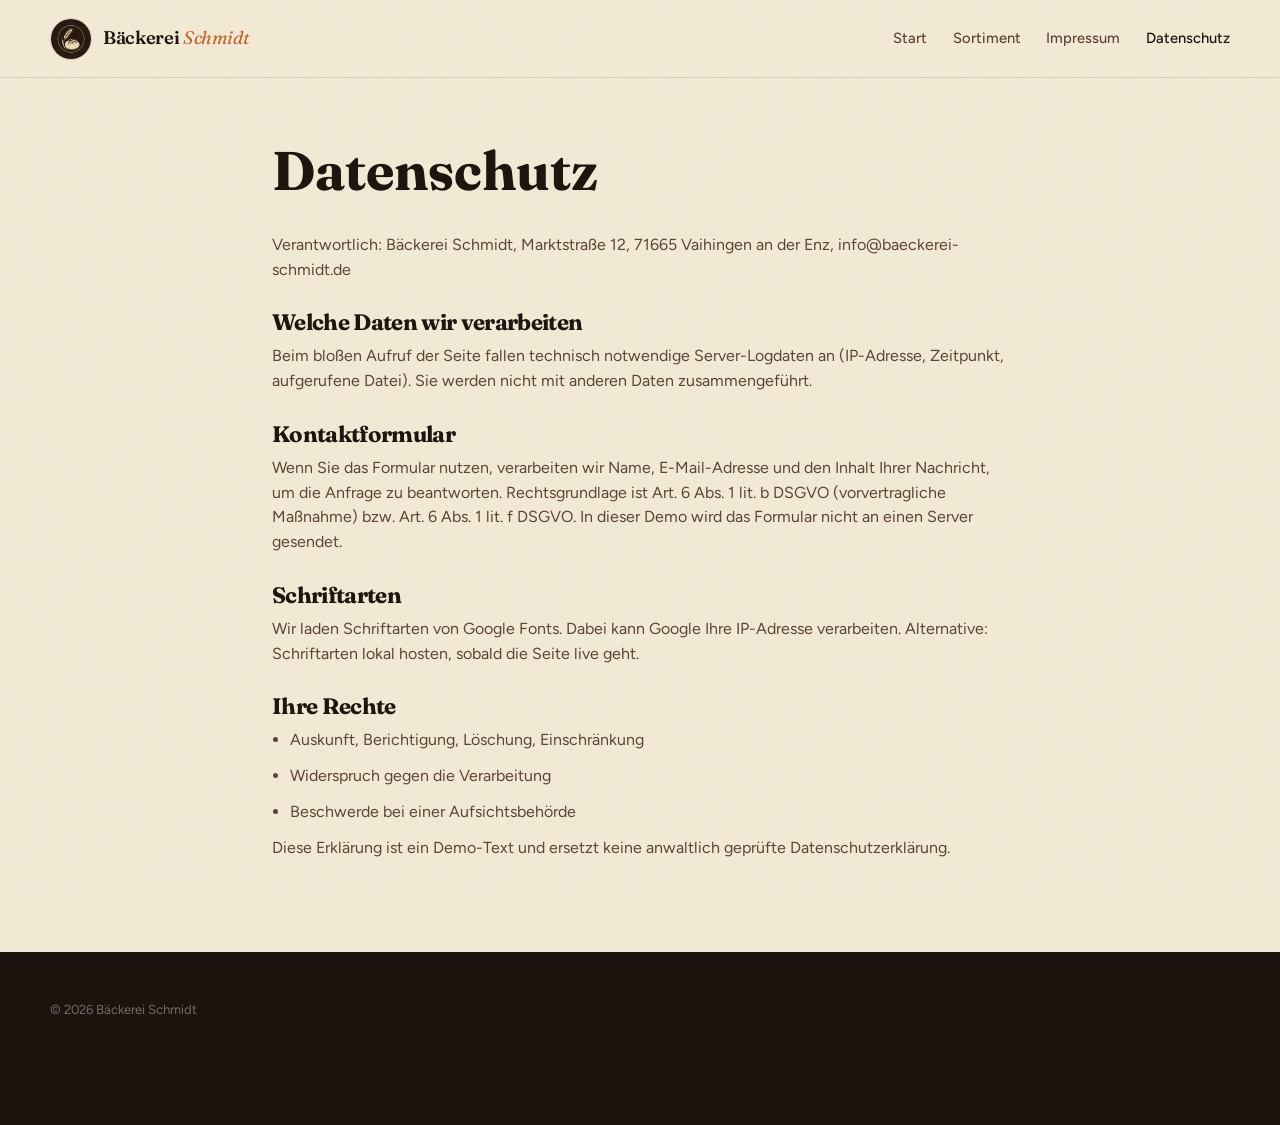
==== datenschutz.html @ 1b9fc45e "Bäckerei-Website neu gestaltet: Steinofen-Look, Sortiment und Legal-Seiten Die bisherige One-Pager-V" ====
<!DOCTYPE html>
<html lang="de">
<head>
  <meta charset="UTF-8">
  <meta name="viewport" content="width=device-width, initial-scale=1.0">
  <title>Datenschutz – Bäckerei Schmidt</title>
  <meta name="robots" content="noindex">
  <link rel="icon" href="images/marke.jpg">
  <link rel="preconnect" href="https://fonts.googleapis.com">
  <link rel="preconnect" href="https://fonts.gstatic.com" crossorigin>
  <link href="https://fonts.googleapis.com/css2?family=Figtree:wght@400;500;600;700&family=Fraunces:ital,opsz,wght@0,9..144,500;0,9..144,650;1,9..144,380&display=swap" rel="stylesheet">
  <link rel="stylesheet" href="css/styles.css">
</head>
<body>
  <a class="skip" href="#inhalt">Zum Inhalt springen</a>
  <header class="nav">
    <div class="nav-inner">
      <a class="brand" href="index.html">
        <img src="images/marke.jpg" alt="Signet der Bäckerei Schmidt">
        <span class="brand-name">Bäckerei <em>Schmidt</em></span>
      </a>
      <button class="nav-toggle" type="button" aria-expanded="false" aria-controls="nav-links" aria-label="Menü öffnen">
        <span></span><span></span><span></span>
      </button>
      <ul class="nav-links" id="nav-links">
        <li><a href="index.html">Start</a></li>
        <li><a href="sortiment.html">Sortiment</a></li>
        <li><a href="impressum.html">Impressum</a></li>
        <li><a href="datenschutz.html" aria-current="page">Datenschutz</a></li>
      </ul>
    </div>
  </header>

  <main id="inhalt" class="wrap legal">
    <h1>Datenschutz</h1>
    <p>Verantwortlich: Bäckerei Schmidt, Marktstraße 12, 71665 Vaihingen an der Enz, info@baeckerei-schmidt.de</p>

    <h2>Welche Daten wir verarbeiten</h2>
    <p>Beim bloßen Aufruf der Seite fallen technisch notwendige Server-Logdaten an (IP-Adresse, Zeitpunkt, aufgerufene Datei). Sie werden nicht mit anderen Daten zusammengeführt.</p>

    <h2>Kontaktformular</h2>
    <p>Wenn Sie das Formular nutzen, verarbeiten wir Name, E-Mail-Adresse und den Inhalt Ihrer Nachricht, um die Anfrage zu beantworten. Rechtsgrundlage ist Art. 6 Abs. 1 lit. b DSGVO (vorvertragliche Maßnahme) bzw. Art. 6 Abs. 1 lit. f DSGVO. In dieser Demo wird das Formular nicht an einen Server gesendet.</p>

    <h2>Schriftarten</h2>
    <p>Wir laden Schriftarten von Google Fonts. Dabei kann Google Ihre IP-Adresse verarbeiten. Alternative: Schriftarten lokal hosten, sobald die Seite live geht.</p>

    <h2>Ihre Rechte</h2>
    <ul>
      <li>Auskunft, Berichtigung, Löschung, Einschränkung</li>
      <li>Widerspruch gegen die Verarbeitung</li>
      <li>Beschwerde bei einer Aufsichtsbehörde</li>
    </ul>
    <p>Diese Erklärung ist ein Demo-Text und ersetzt keine anwaltlich geprüfte Datenschutzerklärung.</p>
  </main>

  <footer class="footer">
    <div class="wrap">
      <p class="footer-copy">© 2026 Bäckerei Schmidt</p>
    </div>
  </footer>
  <script src="js/app.js"></script>
</body>
</html>
---- css/styles.css ----
:root {
  --paper: #f3ead6;
  --paper-deep: #e7d8b8;
  --foam: #fff8ec;
  --ink: #1b120c;
  --ink-soft: #5a4334;
  --crust: #c2652a;
  --crust-deep: #9a4a1c;
  --espresso: #1c130f;
  --espresso-2: #2a1c16;
  --butter: #e6c072;
  --line: rgba(27, 18, 12, 0.12);
  --shadow: 0 22px 50px rgba(27, 18, 12, 0.16);
  --radius: 22px;
  --nav-h: 78px;
  --font-display: "Fraunces", Georgia, serif;
  --font-body: "Figtree", system-ui, sans-serif;
}

*, *::before, *::after { box-sizing: border-box; margin: 0; padding: 0; }

html { scroll-behavior: smooth; }

body {
  font-family: var(--font-body);
  color: var(--ink);
  background: var(--paper);
  line-height: 1.55;
  overflow-x: hidden;
}

body::before {
  content: "";
  pointer-events: none;
  position: fixed;
  inset: 0;
  z-index: 2000;
  opacity: 0.045;
  background-image: url("data:image/svg+xml,%3Csvg viewBox='0 0 200 200' xmlns='http://www.w3.org/2000/svg'%3E%3Cfilter id='n'%3E%3CfeTurbulence type='fractalNoise' baseFrequency='.85' numOctaves='4' stitchTiles='stitch'/%3E%3C/filter%3E%3Crect width='100%25' height='100%25' filter='url(%23n)'/%3E%3C/svg%3E");
}

img { max-width: 100%; display: block; }
a { color: inherit; }
button, input, textarea, select { font: inherit; }

.skip {
  position: absolute;
  left: -999px;
  top: 8px;
  background: var(--espresso);
  color: var(--foam);
  padding: 0.6rem 1rem;
  z-index: 3000;
}
.skip:focus { left: 8px; }

.wrap {
  width: min(1180px, calc(100% - 2.4rem));
  margin-inline: auto;
}

/* NAV */
.nav {
  position: sticky;
  top: 0;
  z-index: 100;
  height: var(--nav-h);
  display: flex;
  align-items: center;
  backdrop-filter: blur(16px);
  background: rgba(243, 234, 214, 0.84);
  border-bottom: 1px solid var(--line);
}

.nav-inner {
  width: min(1180px, calc(100% - 2.4rem));
  margin-inline: auto;
  display: flex;
  align-items: center;
  justify-content: space-between;
  gap: 1rem;
}

.brand {
  display: flex;
  align-items: center;
  gap: 0.7rem;
  text-decoration: none;
}

.brand img {
  width: 42px;
  height: 42px;
  border-radius: 50%;
  object-fit: cover;
  border: 1px solid var(--line);
}

.brand-name {
  font-family: var(--font-display);
  font-size: 1.15rem;
  font-weight: 600;
  letter-spacing: -0.02em;
}
.brand-name em {
  font-style: italic;
  font-weight: 400;
  color: var(--crust);
}

.nav-links {
  display: flex;
  align-items: center;
  gap: 1.6rem;
  list-style: none;
}

.nav-links a {
  text-decoration: none;
  font-size: 0.92rem;
  font-weight: 500;
  color: var(--ink-soft);
}
.nav-links a:hover,
.nav-links a[aria-current="page"] { color: var(--ink); }

.nav-cta {
  background: var(--espresso) !important;
  color: var(--foam) !important;
  padding: 0.55rem 1rem;
  border-radius: 999px;
}

.nav-toggle {
  display: none;
  width: 44px;
  height: 44px;
  border: 1px solid var(--line);
  background: var(--foam);
  border-radius: 12px;
  cursor: pointer;
}
.nav-toggle span {
  display: block;
  width: 18px;
  height: 2px;
  margin: 4px auto;
  background: var(--ink);
}

@media (max-width: 820px) {
  .nav-toggle { display: block; }
  .nav-links {
    display: none;
    position: absolute;
    top: var(--nav-h);
    left: 0;
    right: 0;
    background: var(--foam);
    flex-direction: column;
    align-items: flex-start;
    padding: 1.2rem 1.4rem 1.6rem;
    border-bottom: 1px solid var(--line);
    gap: 1rem;
  }
  .nav.is-open .nav-links { display: flex; }
}

/* HERO */
.hero {
  padding: 2.2rem 0 3.4rem;
}

.hero-grid {
  display: grid;
  grid-template-columns: 1.05fr 0.95fr;
  gap: 3rem;
  align-items: center;
}

.eyebrow {
  display: inline-flex;
  align-items: center;
  gap: 0.55rem;
  font-size: 0.78rem;
  font-weight: 700;
  letter-spacing: 0.16em;
  text-transform: uppercase;
  color: var(--crust);
  margin-bottom: 1rem;
}
.eyebrow::before {
  content: "";
  width: 28px;
  height: 1.5px;
  background: var(--crust);
}

.hero h1 {
  font-family: var(--font-display);
  font-size: clamp(3rem, 7vw, 6.1rem);
  line-height: 0.92;
  letter-spacing: -0.04em;
  font-weight: 650;
  margin-bottom: 1.2rem;
}
.hero h1 em {
  font-style: italic;
  font-weight: 380;
  color: var(--crust);
}

.lede {
  font-size: 1.12rem;
  color: var(--ink-soft);
  max-width: 34rem;
  margin-bottom: 1.8rem;
}

.actions { display: flex; flex-wrap: wrap; gap: 0.8rem; }

.btn {
  display: inline-flex;
  align-items: center;
  justify-content: center;
  gap: 0.45rem;
  text-decoration: none;
  border-radius: 999px;
  padding: 0.9rem 1.35rem;
  font-weight: 600;
  border: 1px solid transparent;
  cursor: pointer;
}
.btn-primary { background: var(--crust); color: #fff; }
.btn-primary:hover { background: var(--crust-deep); }
.btn-ghost {
  background: transparent;
  border-color: var(--line);
  color: var(--ink);
}
.btn-ghost:hover { border-color: var(--ink); }

.hero-photo {
  position: relative;
}
.hero-photo img {
  width: 100%;
  aspect-ratio: 4 / 3;
  object-fit: cover;
  border-radius: 40% 12px 36% 12px;
  box-shadow: var(--shadow);
}
.hero-stamp {
  position: absolute;
  left: -18px;
  bottom: 28px;
  background: var(--foam);
  border: 1px dashed var(--crust);
  padding: 0.85rem 1rem;
  transform: rotate(-6deg);
  font-family: var(--font-display);
  box-shadow: var(--shadow);
}
.hero-stamp strong {
  display: block;
  font-size: 1.6rem;
  line-height: 1;
}
.hero-stamp span {
  font-size: 0.78rem;
  color: var(--ink-soft);
}

@media (max-width: 860px) {
  .hero-grid { grid-template-columns: 1fr; gap: 2rem; }
  .hero-stamp { left: 12px; }
}

/* MARQUEE */
.marquee {
  background: var(--espresso);
  color: var(--butter);
  overflow: hidden;
  padding: 0.85rem 0;
  border-block: 1px solid rgba(230, 192, 114, 0.18);
}
.marquee-track {
  display: flex;
  gap: 2.4rem;
  width: max-content;
  animation: ticker 28s linear infinite;
  font-family: var(--font-display);
  font-style: italic;
  letter-spacing: 0.08em;
  text-transform: uppercase;
  font-size: 0.92rem;
}
@keyframes ticker {
  from { transform: translateX(0); }
  to { transform: translateX(-50%); }
}

/* SECTIONS */
.section { padding: 5.2rem 0; }
.section-head { max-width: 38rem; margin-bottom: 2.4rem; }
.kicker {
  font-size: 0.76rem;
  letter-spacing: 0.16em;
  text-transform: uppercase;
  font-weight: 700;
  color: var(--crust);
  margin-bottom: 0.6rem;
}
h2 {
  font-family: var(--font-display);
  font-size: clamp(2rem, 4vw, 3.4rem);
  line-height: 1.05;
  letter-spacing: -0.03em;
}
.section-head p {
  margin-top: 0.8rem;
  color: var(--ink-soft);
}

/* TODAY */
.today { background: var(--espresso); color: var(--foam); }
.today .kicker { color: var(--butter); }
.today h2 { color: var(--foam); }
.today .section-head p { color: rgba(255, 248, 236, 0.68); }

.today-grid {
  display: grid;
  grid-template-columns: 1.2fr 1fr 1fr;
  gap: 1rem;
}
.today-card {
  background: var(--espresso-2);
  border: 1px solid rgba(255,248,236,0.08);
  border-radius: var(--radius);
  overflow: hidden;
}
.today-card img {
  width: 100%;
  height: 220px;
  object-fit: cover;
}
.today-card.featured img { height: 320px; }
.today-card div { padding: 1.15rem 1.2rem 1.3rem; }
.today-card h3 {
  font-family: var(--font-display);
  font-size: 1.45rem;
  margin-bottom: 0.3rem;
}
.today-card p { color: rgba(255,248,236,0.68); font-size: 0.95rem; }
.price {
  margin-top: 0.7rem;
  font-weight: 700;
  color: var(--butter);
}

@media (max-width: 800px) {
  .today-grid { grid-template-columns: 1fr; }
  .today-card.featured img,
  .today-card img { height: 220px; }
}

/* PRODUCTS */
.bento {
  display: grid;
  grid-template-columns: repeat(12, 1fr);
  gap: 1rem;
}
.product {
  background: var(--foam);
  border-radius: var(--radius);
  overflow: hidden;
  border: 1px solid var(--line);
  min-height: 100%;
}
.product img {
  width: 100%;
  height: 210px;
  object-fit: cover;
}
.product-body { padding: 1.1rem 1.15rem 1.3rem; }
.product h3 {
  font-family: var(--font-display);
  font-size: 1.35rem;
}
.product p { color: var(--ink-soft); font-size: 0.92rem; margin-top: 0.35rem; }
.product .meta {
  display: flex;
  justify-content: space-between;
  margin-top: 0.9rem;
  font-size: 0.88rem;
  color: var(--ink-soft);
}
.span-7 { grid-column: span 7; }
.span-5 { grid-column: span 5; }
.span-4 { grid-column: span 4; }
.span-8 { grid-column: span 8; }
.span-6 { grid-column: span 6; }

@media (max-width: 800px) {
  .span-7, .span-5, .span-4, .span-8, .span-6 { grid-column: span 12; }
}

/* STORY */
.story-grid {
  display: grid;
  grid-template-columns: 0.9fr 1.1fr;
  gap: 3rem;
  align-items: center;
}
.story-photo img {
  width: 100%;
  border-radius: 12px 48px 12px 48px;
  object-fit: cover;
  aspect-ratio: 3 / 4;
  box-shadow: var(--shadow);
}
.drop {
  font-family: var(--font-display);
  float: left;
  font-size: 4.4rem;
  line-height: 0.75;
  padding-right: 0.45rem;
  color: var(--crust);
}
.story-copy p { color: var(--ink-soft); margin-bottom: 1rem; }
.checks { margin: 1.4rem 0 1.8rem; display: grid; gap: 0.55rem; }
.check {
  display: flex;
  gap: 0.6rem;
  align-items: center;
  font-weight: 600;
}
.check::before {
  content: "";
  width: 18px;
  height: 18px;
  border-radius: 50%;
  background: var(--crust);
  flex: 0 0 18px;
  box-shadow: inset 0 0 0 5px var(--paper), inset 0 0 0 9px var(--crust);
}

@media (max-width: 800px) {
  .story-grid { grid-template-columns: 1fr; }
}

/* WEDDING */
.wedding {
  background:
    linear-gradient(180deg, rgba(27,18,12,0.35), rgba(27,18,12,0.72)),
    url("../images/hochzeitstorte.jpg") center/cover no-repeat;
  color: var(--foam);
  min-height: 520px;
  display: grid;
  align-items: end;
}
.wedding .wrap { padding-bottom: 3.4rem; }
.wedding h2 { max-width: 16ch; }
.wedding p { max-width: 36rem; margin: 0.8rem 0 1.4rem; color: rgba(255,248,236,0.82); }

/* VOICES */
.voices-grid {
  display: grid;
  grid-template-columns: repeat(3, 1fr);
  gap: 1rem;
}
.quote {
  background: var(--foam);
  border: 1px solid var(--line);
  border-radius: var(--radius);
  padding: 1.5rem;
}
.quote p {
  font-family: var(--font-display);
  font-style: italic;
  font-size: 1.2rem;
  line-height: 1.4;
  margin-bottom: 1rem;
}
.quote cite {
  font-style: normal;
  font-size: 0.88rem;
  color: var(--ink-soft);
}

@media (max-width: 800px) {
  .voices-grid { grid-template-columns: 1fr; }
}

/* CONTACT */
.contact-grid {
  display: grid;
  grid-template-columns: 0.9fr 1.1fr;
  gap: 2rem;
}
.panel {
  background: var(--foam);
  border: 1px solid var(--line);
  border-radius: var(--radius);
  padding: 1.5rem;
}
.detail {
  display: grid;
  grid-template-columns: 42px 1fr;
  gap: 0.8rem;
  margin-bottom: 1rem;
}
.icon {
  width: 42px;
  height: 42px;
  border-radius: 12px;
  background: var(--paper);
  display: grid;
  place-items: center;
  font-size: 1.1rem;
}
.detail strong {
  display: block;
  font-size: 0.75rem;
  letter-spacing: 0.08em;
  text-transform: uppercase;
  color: var(--crust);
}
.hours {
  margin-top: 1.2rem;
  background: var(--paper);
  border-radius: 16px;
  padding: 1rem;
}
.hours h3 {
  font-family: var(--font-display);
  margin-bottom: 0.7rem;
}
.hours-row {
  display: flex;
  justify-content: space-between;
  padding: 0.38rem 0;
  border-bottom: 1px dashed var(--line);
  font-size: 0.92rem;
}
.hours-row:last-child { border: 0; }

.form h3 {
  font-family: var(--font-display);
  font-size: 1.5rem;
  margin-bottom: 1rem;
}
.row { display: grid; grid-template-columns: 1fr 1fr; gap: 0.8rem; }
label {
  display: grid;
  gap: 0.35rem;
  font-size: 0.78rem;
  font-weight: 700;
  letter-spacing: 0.06em;
  text-transform: uppercase;
  color: var(--ink-soft);
  margin-bottom: 0.75rem;
}
input, textarea, select {
  width: 100%;
  border: 1px solid var(--line);
  background: #fff;
  border-radius: 12px;
  padding: 0.75rem 0.85rem;
  color: var(--ink);
}
input:focus, textarea:focus, select:focus {
  outline: 2px solid var(--crust);
  outline-offset: 1px;
}
textarea { min-height: 120px; resize: vertical; }
.form .btn { width: 100%; border: 0; }

@media (max-width: 800px) {
  .contact-grid, .row { grid-template-columns: 1fr; }
}

/* MENU PAGE */
.section--follow { padding-top: 0; }
.menu-title {
  font-family: var(--font-display);
  font-size: clamp(2.4rem, 6vw, 4.2rem);
  letter-spacing: -0.04em;
  line-height: 0.95;
  margin: 0.4rem 0 0.8rem;
}
.menu-page { padding-bottom: 4rem; }
.catalog-cta { margin-top: 1.6rem; }
.menu-hero { padding: 3rem 0 1rem; }
.menu-list { display: grid; gap: 2.4rem; }
.menu-group h2 { margin-bottom: 1rem; }
.item {
  display: grid;
  grid-template-columns: 1fr auto;
  gap: 1rem;
  padding: 0.95rem 0;
  border-bottom: 1px dashed var(--line);
}
.item h3 { font-family: var(--font-display); font-size: 1.2rem; }
.item p { color: var(--ink-soft); font-size: 0.92rem; }
.item .euro {
  font-weight: 700;
  white-space: nowrap;
}

/* LEGAL */
.legal { padding: 3.2rem 0 5rem; max-width: 46rem; }
.legal h1 {
  font-family: var(--font-display);
  font-size: clamp(2.2rem, 5vw, 3.4rem);
  margin-bottom: 1.2rem;
}
.legal h2 {
  font-size: 1.4rem;
  margin: 1.8rem 0 0.6rem;
}
.legal p, .legal li { color: var(--ink-soft); margin-bottom: 0.7rem; }
.legal ul { padding-left: 1.1rem; }

/* FOOTER */
.footer {
  background: var(--espresso);
  color: rgba(255,248,236,0.72);
  padding: 3rem 0 6.5rem;
}
.footer-top {
  display: flex;
  justify-content: space-between;
  gap: 2rem;
  flex-wrap: wrap;
  padding-bottom: 1.6rem;
  border-bottom: 1px solid rgba(255,248,236,0.1);
  margin-bottom: 1.2rem;
}
.footer .brand-name { color: var(--foam); }
.footer-links { display: flex; flex-wrap: wrap; gap: 1.1rem; }
.footer-links a { color: rgba(255,248,236,0.62); text-decoration: none; }
.footer-links a:hover { color: var(--foam); }
.footer-copy { font-size: 0.82rem; color: rgba(255,248,236,0.38); }

.demo-badge {
  position: fixed;
  right: 1rem;
  bottom: 1rem;
  z-index: 90;
  background: rgba(28, 19, 15, 0.94);
  color: #fff;
  border-radius: 999px;
  padding: 0.55rem 0.9rem;
  font-size: 0.78rem;
  border: 1px solid rgba(255,255,255,0.1);
}
.demo-badge a { color: var(--butter); font-weight: 700; text-decoration: none; }

.mobile-bar {
  display: none;
  position: fixed;
  left: 0;
  right: 0;
  bottom: 0;
  z-index: 80;
  background: var(--foam);
  border-top: 1px solid var(--line);
  padding: 0.65rem 0.8rem calc(0.65rem + env(safe-area-inset-bottom));
  grid-template-columns: 1fr 1fr 1fr;
  gap: 0.45rem;
}
.mobile-bar a {
  text-align: center;
  text-decoration: none;
  font-size: 0.78rem;
  font-weight: 700;
  padding: 0.7rem 0.3rem;
  border-radius: 12px;
  background: var(--paper);
}
.mobile-bar a.call { background: var(--crust); color: #fff; }

@media (max-width: 820px) {
  .mobile-bar { display: grid; }
  .footer { padding-bottom: 7.5rem; }
  .demo-badge { bottom: 5.4rem; }
}

.toast {
  position: fixed;
  left: 50%;
  bottom: 2rem;
  transform: translateX(-50%) translateY(20px);
  background: var(--espresso);
  color: var(--foam);
  padding: 0.9rem 1.2rem;
  border-radius: 14px;
  opacity: 0;
  pointer-events: none;
  transition: 0.25s ease;
  z-index: 150;
}
.toast.show {
  opacity: 1;
  transform: translateX(-50%) translateY(0);
}

:focus-visible {
  outline: 2px solid var(--crust);
  outline-offset: 3px;
}

@media (prefers-reduced-motion: reduce) {
  html { scroll-behavior: auto; }
  .marquee-track { animation: none; }
}
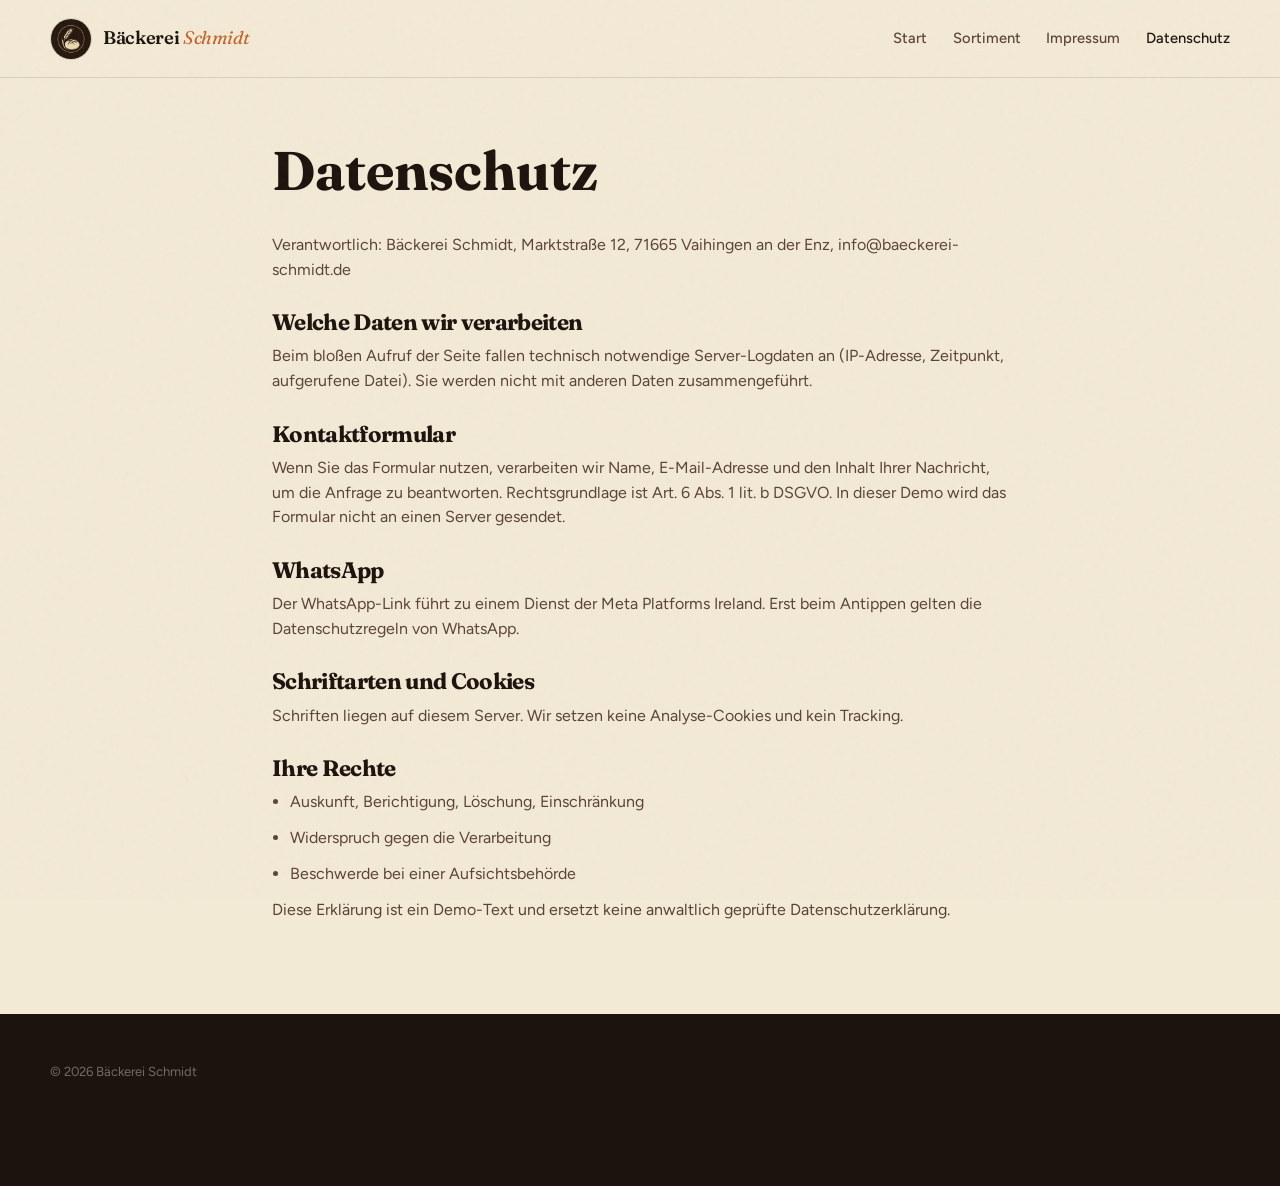
==== commit 5a8f5416: "Konzept festziehen: eine Filiale, kein Shop, lokale Schriften Vorbestellung, Zahlung, FAQ und Preisl" ====
--- a/datenschutz.html
+++ b/datenschutz.html
@@ -6,9 +6,6 @@
   <title>Datenschutz – Bäckerei Schmidt</title>
   <meta name="robots" content="noindex">
   <link rel="icon" href="images/marke.jpg">
-  <link rel="preconnect" href="https://fonts.googleapis.com">
-  <link rel="preconnect" href="https://fonts.gstatic.com" crossorigin>
-  <link href="https://fonts.googleapis.com/css2?family=Figtree:wght@400;500;600;700&family=Fraunces:ital,opsz,wght@0,9..144,500;0,9..144,650;1,9..144,380&display=swap" rel="stylesheet">
   <link rel="stylesheet" href="css/styles.css">
 </head>
 <body>
@@ -39,10 +36,13 @@
     <p>Beim bloßen Aufruf der Seite fallen technisch notwendige Server-Logdaten an (IP-Adresse, Zeitpunkt, aufgerufene Datei). Sie werden nicht mit anderen Daten zusammengeführt.</p>
 
     <h2>Kontaktformular</h2>
-    <p>Wenn Sie das Formular nutzen, verarbeiten wir Name, E-Mail-Adresse und den Inhalt Ihrer Nachricht, um die Anfrage zu beantworten. Rechtsgrundlage ist Art. 6 Abs. 1 lit. b DSGVO (vorvertragliche Maßnahme) bzw. Art. 6 Abs. 1 lit. f DSGVO. In dieser Demo wird das Formular nicht an einen Server gesendet.</p>
+    <p>Wenn Sie das Formular nutzen, verarbeiten wir Name, E-Mail-Adresse und den Inhalt Ihrer Nachricht, um die Anfrage zu beantworten. Rechtsgrundlage ist Art. 6 Abs. 1 lit. b DSGVO. In dieser Demo wird das Formular nicht an einen Server gesendet.</p>
 
-    <h2>Schriftarten</h2>
-    <p>Wir laden Schriftarten von Google Fonts. Dabei kann Google Ihre IP-Adresse verarbeiten. Alternative: Schriftarten lokal hosten, sobald die Seite live geht.</p>
+    <h2>WhatsApp</h2>
+    <p>Der WhatsApp-Link führt zu einem Dienst der Meta Platforms Ireland. Erst beim Antippen gelten die Datenschutzregeln von WhatsApp.</p>
+
+    <h2>Schriftarten und Cookies</h2>
+    <p>Schriften liegen auf diesem Server. Wir setzen keine Analyse-Cookies und kein Tracking.</p>
 
     <h2>Ihre Rechte</h2>
     <ul>
--- a/css/styles.css
+++ b/css/styles.css
@@ -1,3 +1,27 @@
+@font-face {
+  font-family: "Figtree";
+  src: url("../fonts/figtree.woff2") format("woff2");
+  font-weight: 400 700;
+  font-style: normal;
+  font-display: swap;
+}
+
+@font-face {
+  font-family: "Fraunces";
+  src: url("../fonts/fraunces.woff2") format("woff2");
+  font-weight: 500 700;
+  font-style: normal;
+  font-display: swap;
+}
+
+@font-face {
+  font-family: "Fraunces";
+  src: url("../fonts/fraunces-italic.woff2") format("woff2");
+  font-weight: 400 500;
+  font-style: italic;
+  font-display: swap;
+}
+
 :root {
   --paper: #f3ead6;
   --paper-deep: #e7d8b8;
@@ -71,6 +95,10 @@
   background: rgba(243, 234, 214, 0.84);
   border-bottom: 1px solid var(--line);
 }
+.nav.is-scrolled {
+  background: rgba(255, 248, 236, 0.94);
+  box-shadow: 0 8px 24px rgba(27, 18, 12, 0.06);
+}
 
 .nav-inner {
   width: min(1180px, calc(100% - 2.4rem));
@@ -711,6 +739,53 @@
   outline-offset: 3px;
 }
 
+.rules-grid {
+  display: grid;
+  grid-template-columns: repeat(4, 1fr);
+  gap: 1rem;
+}
+.rule {
+  background: var(--foam);
+  border: 1px solid var(--line);
+  border-radius: var(--radius);
+  padding: 1.25rem;
+}
+.rule strong {
+  display: block;
+  font-family: var(--font-display);
+  font-size: 1.2rem;
+  margin-bottom: 0.4rem;
+}
+.rule p { color: var(--ink-soft); font-size: 0.92rem; }
+
+.faq { display: grid; gap: 0.7rem; }
+.faq details {
+  background: var(--foam);
+  border: 1px solid var(--line);
+  border-radius: 16px;
+  padding: 1rem 1.1rem;
+}
+.faq summary {
+  cursor: pointer;
+  font-weight: 700;
+}
+.faq p { margin-top: 0.55rem; color: var(--ink-soft); }
+
+.map-link {
+  display: inline-flex;
+  margin-top: 0.9rem;
+}
+
+.note {
+  margin-top: 0.8rem;
+  font-size: 0.85rem;
+  color: var(--ink-soft);
+}
+
+@media (max-width: 800px) {
+  .rules-grid { grid-template-columns: 1fr 1fr; }
+}
+
 @media (prefers-reduced-motion: reduce) {
   html { scroll-behavior: auto; }
   .marquee-track { animation: none; }
